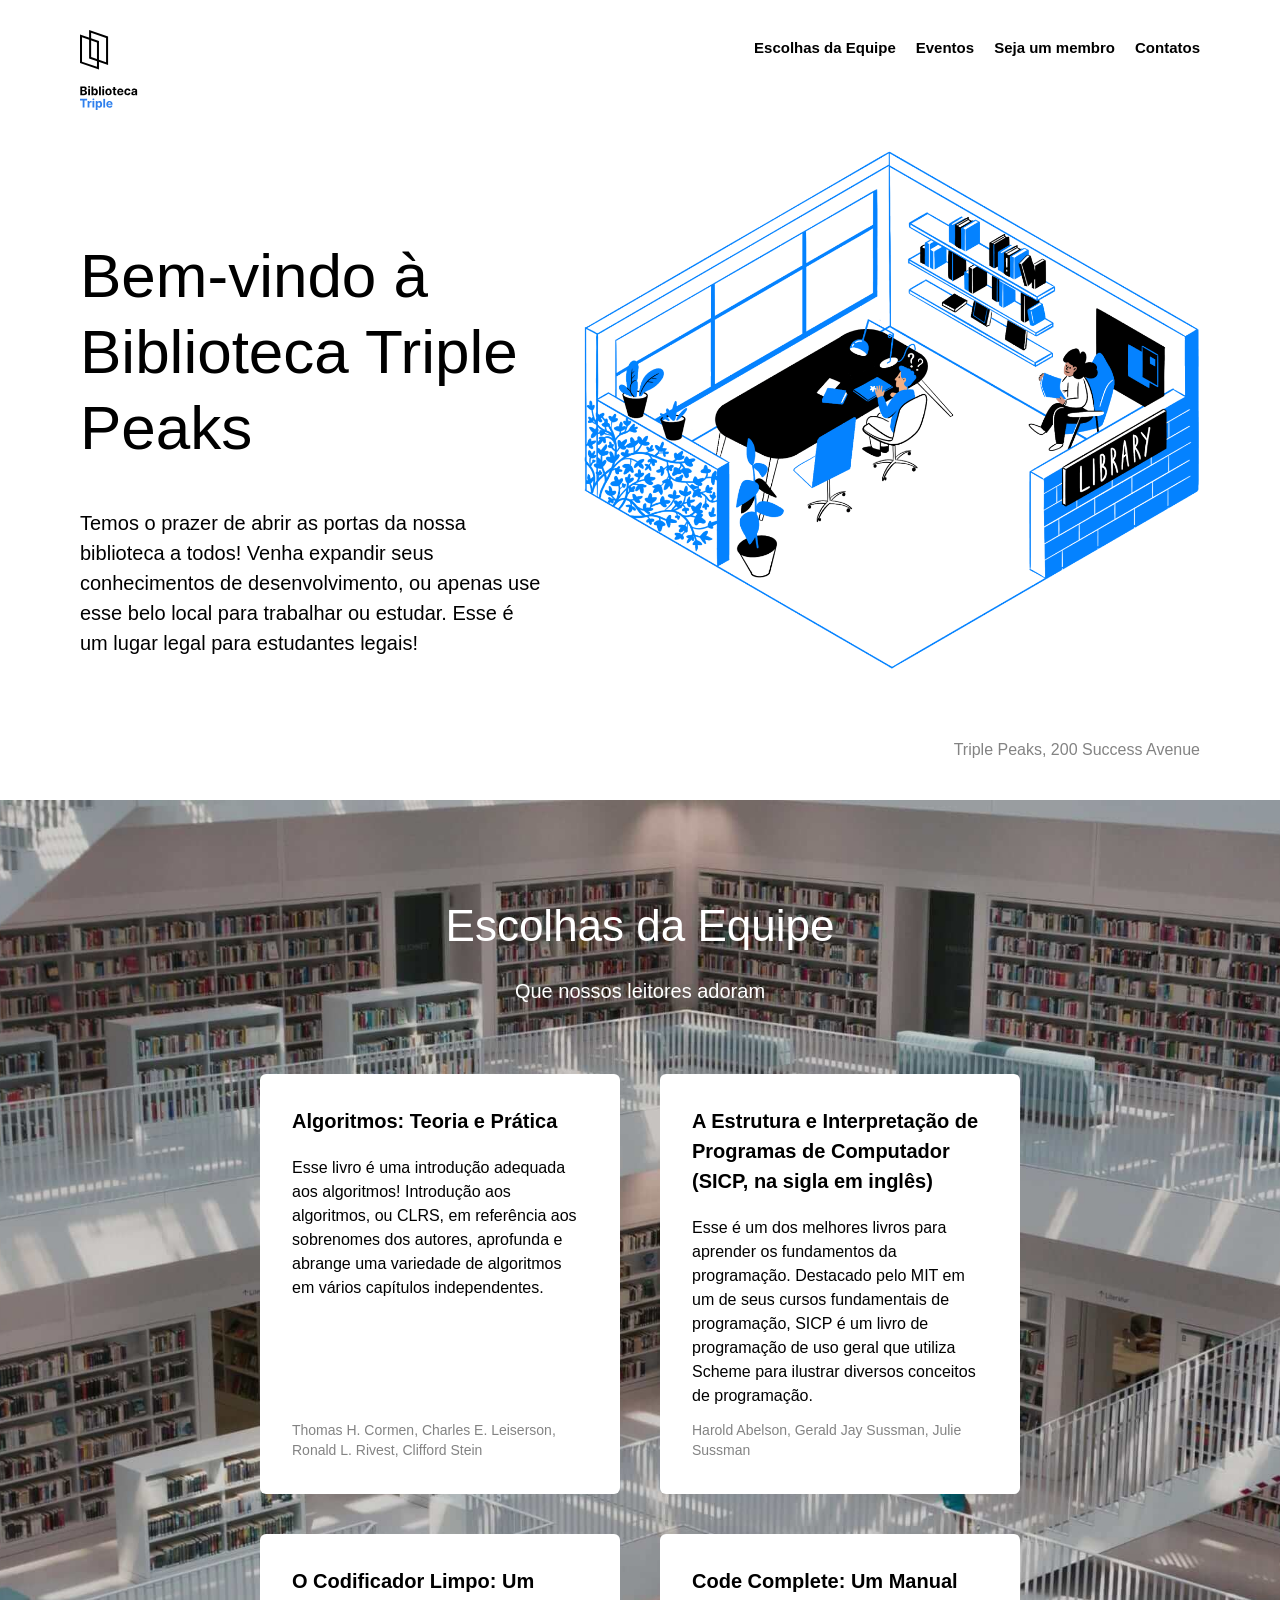
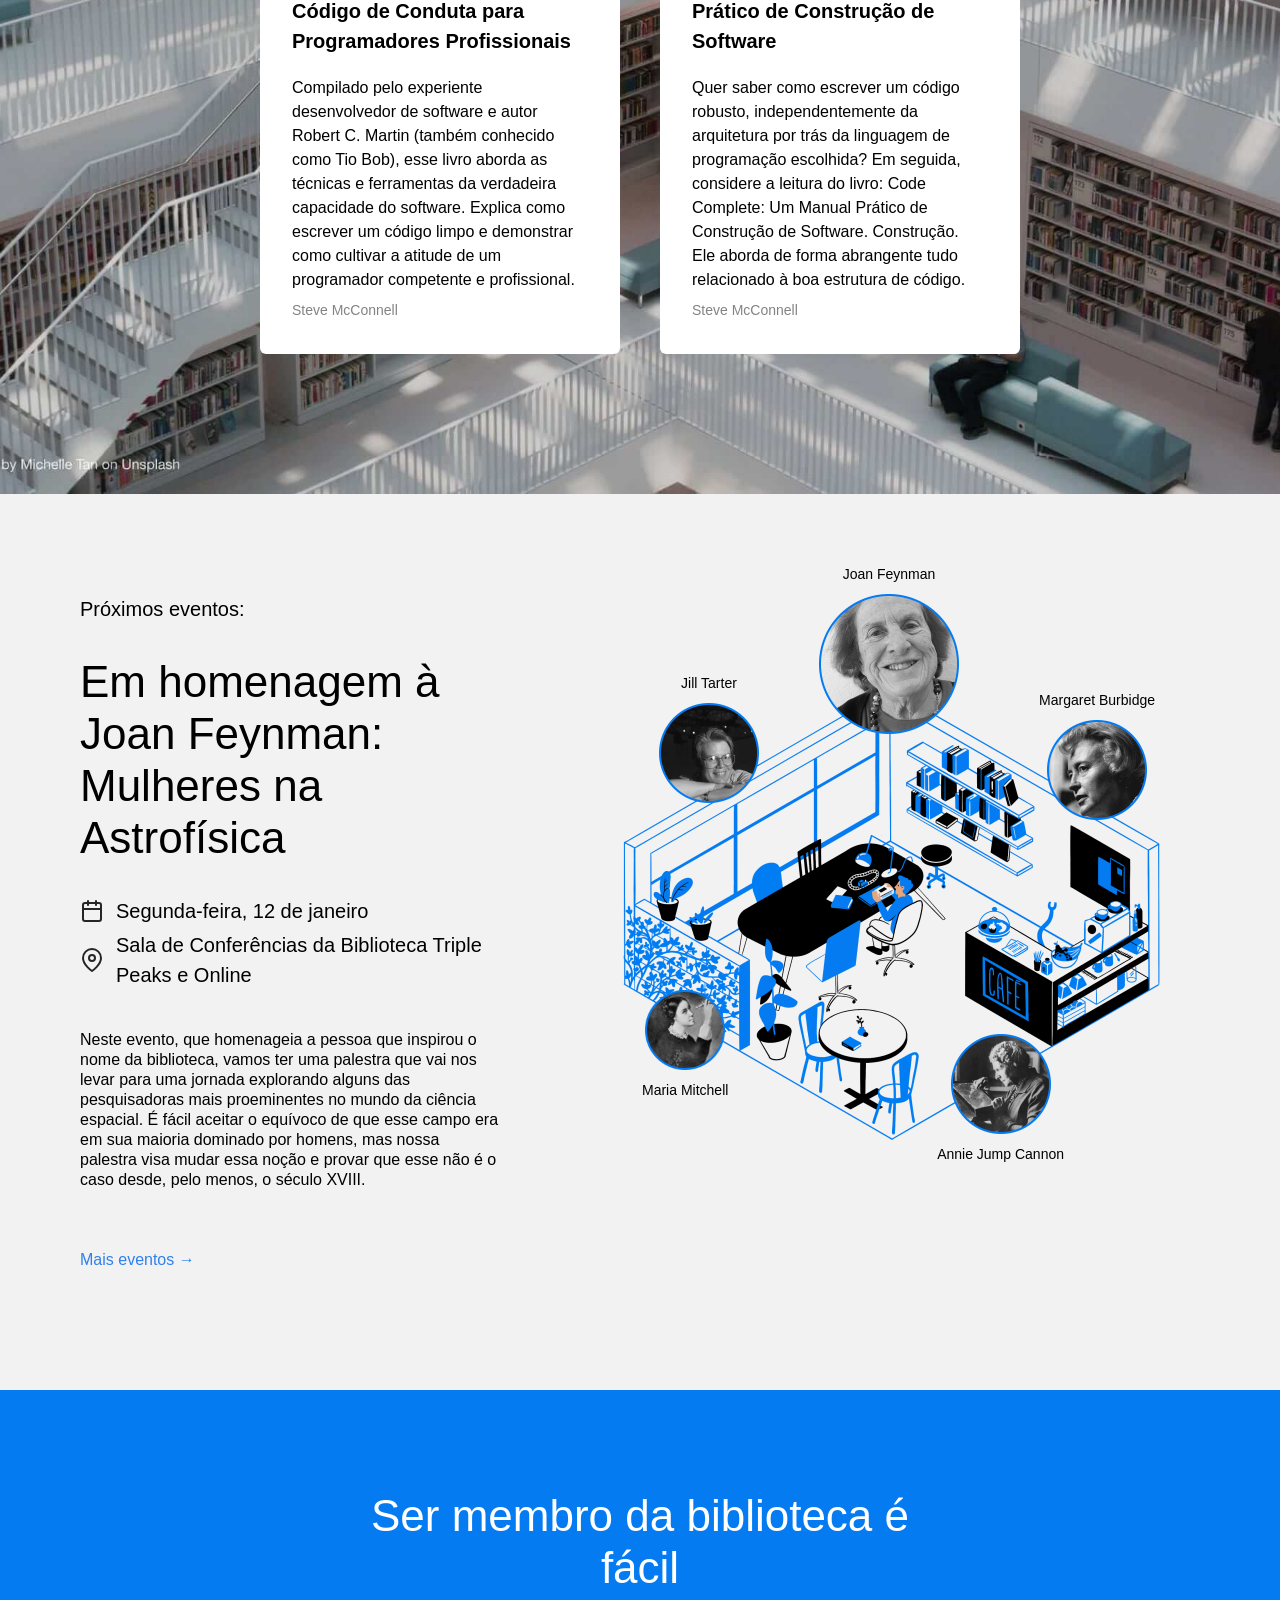
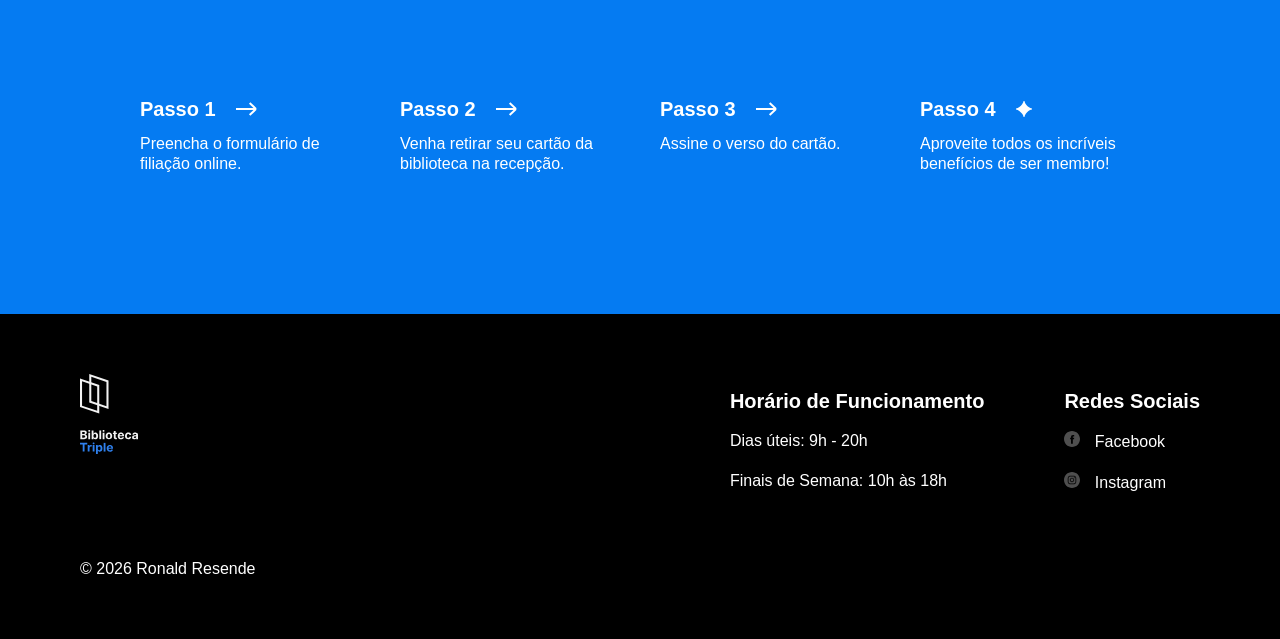
==== index.html @ 881f0d2b "Acerto-final-erros" ====
<!doctype html>
<html lang="pt">
  <head>
    <meta charset="UTF-8" />
    <meta name="viewport" content="width=device-width, initial-scale=1.0" />
    <title>Biblioteca Triple Peaks</title>
    <link rel="shortcut icon" href="favicon.ico" />
    <link rel="stylesheet" href="./vendor/normalize.css" />
    <link rel="stylesheet" href="./styles/style.css" />
  </head>

  <body>
    <div class="page">
      <header class="header">
        <nav class="nav">
          <img
            src="./images/logo.svg"
            alt="Logotipo da Biblioteca Triple Peaks"
            class="nav__logo"
          />
          <ul class="nav__links">
            <li>
              <a href="#staff" class="nav__link">Escolhas da Equipe</a>
            </li>
            <li>
              <a href="#events_do_events" class="nav__link">Eventos</a>
            </li>
            <li>
              <a href="#membro" class="nav__link">Seja um membro</a>
            </li>
            <li>
              <a href="#footer" class="nav__link">Contatos</a>
            </li>
          </ul>
        </nav>
        <div class="header__content">
          <div>
            <h1 class="header__title">Bem-vindo à Biblioteca Triple Peaks</h1>
            <p class="header__description">
              Temos o prazer de abrir as portas da nossa biblioteca a todos!
              Venha expandir seus conhecimentos de desenvolvimento, ou apenas
              use esse belo local para trabalhar ou estudar. Esse é um lugar
              legal para estudantes legais!
            </p>
          </div>
          <img
            src="./images/inside_the_library.png"
            alt="Ilustração 'Dentro da biblioteca'"
            class="header__image"
          />
        </div>
        <div class="header__footer">
          <p class="header__address">Triple Peaks, 200 Success Avenue</p>
        </div>
      </header>

      <main class="content">
        <section class="staff" id="staff">
          <h2 class="staff__title">Escolhas da Equipe</h2>
          <p class="staff__subtitle">Que nossos leitores adoram</p>
          <ul class="staff__cards">
            <li class="card">
              <div class="card__content">
                <h3 class="card__title">Algoritmos: Teoria e Prática</h3>
                <p class="card__text">
                  Esse livro é uma introdução adequada aos algoritmos!
                  Introdução aos algoritmos, ou CLRS, em referência aos
                  sobrenomes dos autores, aprofunda e abrange uma variedade de
                  algoritmos em vários capítulos independentes.
                </p>
                <p class="card__footer">
                  Thomas H. Cormen, Charles E. Leiserson, Ronald L. Rivest,
                  Clifford Stein
                </p>
              </div>
            </li>

            <li class="card">
              <div class="card__content">
                <h3 class="card__title">
                  A Estrutura e Interpretação de Programas de Computador (SICP,
                  na sigla em inglês)
                </h3>
                <p class="card__text">
                  Esse é um dos melhores livros para aprender os fundamentos da
                  programação. Destacado pelo MIT em um de seus cursos
                  fundamentais de programação, SICP é um livro de programação de
                  uso geral que utiliza Scheme para ilustrar diversos conceitos
                  de programação.
                </p>
                <p class="card__footer">
                  Harold Abelson, Gerald Jay Sussman, Julie Sussman
                </p>
              </div>
            </li>

            <li class="card">
              <div class="card__content">
                <h3 class="card__title">
                  O Codificador Limpo: Um Código de Conduta para Programadores
                  Profissionais
                </h3>
                <p class="card__text">
                  Compilado pelo experiente desenvolvedor de software e autor
                  Robert C. Martin (também conhecido como Tio Bob), esse livro
                  aborda as técnicas e ferramentas da verdadeira capacidade do
                  software. Explica como escrever um código limpo e demonstrar
                  como cultivar a atitude de um programador competente e
                  profissional.
                </p>
                <p class="card__footer">Steve McConnell</p>
              </div>
            </li>

            <li class="card">
              <div class="card__content">
                <h3 class="card__title">
                  Code Complete: Um Manual Prático de Construção de Software
                </h3>
                <p class="card__text">
                  Quer saber como escrever um código robusto, independentemente
                  da arquitetura por trás da linguagem de programação escolhida?
                  Em seguida, considere a leitura do livro: Code Complete: Um
                  Manual Prático de Construção de Software. Construção. Ele
                  aborda de forma abrangente tudo relacionado à boa estrutura de
                  código.
                </p>
                <p class="card__footer">Steve McConnell</p>
              </div>
            </li>
          </ul>
        </section>

        <section class="events" id="events_do_events">
          <div class="events__content">
            <h2 class="events__heading">Próximos eventos:</h2>
            <h3 class="events__title">
              Em homenagem à Joan Feynman: Mulheres na Astrofísica
            </h3>
            <div class="event-info events__info-section">
              <div class="event-info__item">
                <img
                  src="./images/icon_calendar.svg"
                  alt="Calendar icon"
                  class="event-info__icon"
                />
                <p class="event-info__text">Segunda-feira, 12 de janeiro</p>
              </div>
              <div class="event-info__item">
                <img
                  src="./images/icon_pin.svg"
                  alt="Pin icon"
                  class="event-info__icon"
                />
                <p class="event-info__text">
                  Sala de Conferências da Biblioteca Triple Peaks e Online
                </p>
              </div>
            </div>
            <p class="events__description">
              Neste evento, que homenageia a pessoa que inspirou o nome da
              biblioteca, vamos ter uma palestra que vai nos levar para uma
              jornada explorando alguns das pesquisadoras mais proeminentes no
              mundo da ciência espacial. É fácil aceitar o equívoco de que esse
              campo era em sua maioria dominado por homens, mas nossa palestra
              visa mudar essa noção e provar que esse não é o caso desde, pelo
              menos, o século XVIII.
            </p>
            <a href="#" class="events__more">Mais eventos &rarr;</a>
          </div>
          <div class="events__cover">
            <img src="./images/cafe.png" alt="cafe" class="events__image" />
            <div class="person person_name_feynman">
              <p class="person__caption">Joan Feynman</p>
              <img
                src="./images/person_feynman.png"
                alt="Imagem_de_Joan_Feynman"
                class="person__image person__image_size_l"
              />
            </div>
            <div class="person person_name_burbidge">
              <p class="person__caption">Margaret Burbidge</p>
              <img
                src="./images/person_burbidge.png"
                alt="Imagem_de_Margaret"
                class="person__image person__image_size_m"
              />
            </div>
            <div class="person person_name_cannon">
              <img
                src="./images/person_cannon.png"
                alt="Imagem_de_Cannon"
                class="person__image person__image_size_m"
              />
              <p class="person__caption">Annie Jump Cannon</p>
            </div>
            <div class="person person_name_mitchell">
              <img
                src="./images/person_mitchell.png"
                alt="Imagem_de_Mitchell"
                class="person__image person__image_size_s"
              />
              <p class="person__caption">Maria Mitchell</p>
            </div>
            <div class="person person_name_tarter">
              <p class="person__caption">Jill Tarter</p>
              <img
                src="./images/person_tarter.png"
                alt="Imagem_de_Tarter"
                class="person__image person__image_size_m"
              />
            </div>
          </div>
        </section>

        <section class="membership" id="membro">
          <h2 class="membership__title">Ser membro da biblioteca é fácil</h2>
          <ul class="membership__steps">
            <li class="step">
              <h3 class="step__title">
                Passo 1
                <img
                  src="./images/icon_step_forward.svg"
                  alt="icon forward"
                  class="step__icon"
                />
              </h3>
              <p class="step__description">
                Preencha o formulário de filiação online.
              </p>
            </li>
            <li class="step">
              <h3 class="step__title">
                Passo 2
                <img
                  src="./images/icon_step_forward.svg"
                  alt="icon forward"
                  class="step__icon"
                />
              </h3>
              <p class="step__description">
                Venha retirar seu cartão da biblioteca na recepção.
              </p>
            </li>
            <li class="step">
              <h3 class="step__title">
                Passo 3
                <img
                  src="./images/icon_step_forward.svg"
                  alt="icon forward"
                  class="step__icon"
                />
              </h3>
              <p class="step__description">Assine o verso do cartão.</p>
            </li>
            <li class="step">
              <h3 class="step__title">
                Passo 4
                <img
                  src="./images/icon_step_finish.svg"
                  alt="icon finish"
                  class="step__icon"
                />
              </h3>
              <p class="step__description">
                Aproveite todos os incríveis benefícios de ser membro!
              </p>
            </li>
          </ul>
        </section>
        <footer class="footer" id="footer">
          <div class="footer__columns">
            <div class="footer__column">
              <img
                src="./images/logo_white.svg"
                alt="logo_white"
                class="footer__logo"
              />
              <div class="footer__copyright">© 2026 Ronald Resende</div>
            </div>
            <div class="footer__column footer__column_content_hours">
              <h2 class="footer__column-heading">Horário de Funcionamento</h2>
              <ul class="footer__list">
                <li class="footer__list-item">Dias úteis: 9h - 20h</li>
                <li class="footer__list-item">Finais de Semana: 10h às 18h</li>
              </ul>
            </div>
            <div class="footer__column footer__column_content_social">
              <h2 class="footer__column-heading">Redes Sociais</h2>
              <ul class="footer__list">
                <li class="footer__list-item">
                  <img
                    src="./images/facebook_white.svg"
                    alt="Icon_facebook"
                    class="footer__social-icon"
                  />
                  <a href="#" class="footer__column footer__column-link"
                    >Facebook</a
                  >
                </li>
                <li class="footer__list-item">
                  <img
                    src="./images/instagram_white.svg"
                    alt="Icon_instagram"
                    class="footer__social footer__social-icon"
                  />
                  <a href="#" class="footer__column-link"> Instagram</a>
                </li>
              </ul>
            </div>
          </div>
        </footer>
      </main>
    </div>
  </body>
</html>
---- styles/style.css ----
.page {
  min-width: 1100px;
  max-width: 1600px;
  margin: 0 auto;
  font-size: 16px;
  line-height: 20px;
  font-family: "Arial", sans-serif;
}

.header {
  display: flex;
  flex-direction: column;
  height: 100vh;
  min-height: 720px;
  max-height: 800px;
  padding: 30px 80px 40px;
  position: relative;
  box-sizing: border-box;
}

.nav {
  display: flex;
  text-align: center;
  justify-content: space-between;
  height: 80px;
  width: 100%;
}

.nav__logo {
  width: 58px;
  height: 80px;
}

.nav__links {
  display: flex;
  margin-top: 8px;
  font-size: 15px;
  color: #10191e;
  list-style-type: none;
  column-gap: 20px;
  height: 20px;
  padding-left: 0;
}

.nav__link {
  color: #000000;
  text-decoration: none;
  font-weight: bold;
}

.header__content {
  display: flex;
  max-width: 100%;
  justify-content: space-between;
  gap: 20px;
}

.header__title {
  font-size: 62px;
  max-width: 635px;
  line-height: 76px;
  font-weight: 500;
  margin-top: 128px;
}

.header__description {
  font-size: 20px;
  line-height: 30px;
  max-width: 515px;
  margin-top: 32px;
}

.header__image {
  max-width: 636px;
  justify-content: flex-end;
  align-items: end;
  align-self: flex-end;
}

.header__footer {
  margin-top: auto;
  width: 100%;
  display: flex;
  align-items: center;
  justify-content: flex-end;
  box-sizing: border-box;
}

.header__address {
  margin: 0;
  color: #838383;
}

.staff {
  background-image: url("../images/staff_picks_background.jpg");
  padding: 100px 0 140px;
  background-position: center;
  background-repeat: no-repeat;
  background-size: cover;
}

.staff__title {
  text-align: center;
  font-size: 44px;
  line-height: 52px;
  font-weight: 400;
  margin: 0 0 24px;
  color: #ffffff;
}

.staff__subtitle {
  text-align: center;
  font-size: 20px;
  line-height: 30px;
  font-weight: 400;
  color: #ffffff;
}

.staff__cards {
  max-width: 760px;
  display: flex;
  justify-content: center;
  flex-wrap: wrap;
  gap: 40px;
  margin: 68px auto 0;
  padding-left: 0;
  list-style-type: none;
}

.card {
  background-color: #fff;
  border-radius: 6px;
  padding: 32px 40px 20px 32px;
  text-align: start;
  box-sizing: border-box;
  height: 420px;
  width: 360px;
}

.card__content {
  width: 100%;
  height: 100%;
  display: flex;
  flex-direction: column;
}

.card__title {
  font-size: 20px;
  line-height: 30px;
  font-weight: 700;
  margin: 0;
  text-align: start;
}

.card__text {
  margin: 20px 0 0;
  font-size: 16px;
  line-height: 24px;
}

.card__footer {
  font-size: 14px;
  line-height: 20px;
  color: #838383;
  margin-top: auto;
}

.events {
  padding: 100px 0 120px 80px;
  display: flex;
  align-items: start;
  justify-content: space-between;
  box-sizing: border-box;
  background-color: #f2f2f2;
}

.events__content {
  flex-basis: 580px;
}

.events__heading {
  font-size: 20px;
  font-weight: 500;
  line-height: 30px;
  margin: 0;
}

.events__title {
  font-size: 44px;
  font-weight: 500;
  line-height: 52px;
  margin: 32px 0 0;
}

.events__info-section {
  margin-top: 32px;
}

.event-info__item {
  display: flex;
  align-items: center;
  margin-bottom: 4px;
  font-weight: 500;
}

.event-info__icon {
  background-repeat: no-repeat;
  background-position: center;
  margin-right: 12px;
  width: 24px;
  height: 24px;
}

.event-info__text {
  font-size: 20px;
  font-weight: 500;
  line-height: 30px;
  margin: 0;
}

.events__description {
  margin: 40px 0 60px;
}

.events__more {
  color: #2f80ed;
  text-decoration: none;
}

.events__cover {
  flex-grow: 1;
  flex-shrink: 0;
  flex-basis: 780px;
  max-width: 780px;
  position: relative;
}

.events__image {
  max-width: 100%;
}

.person {
  position: absolute;
  display: flex;
  align-items: center;
  flex-direction: column;
  gap: 10px;
}

.person_name_feynman {
  top: -30px;
  left: 319px;
}

.person_name_burbidge {
  top: 96px;
  right: 125px;
}

.person_name_cannon {
  bottom: 18px;
  right: 216px;
}

.person_name_mitchell {
  bottom: 82px;
  left: 142px;
}

.person_name_tarter {
  top: 79px;
  left: 159px;
}

.person__image {
  max-width: 100%;
}

.person__image_size_l {
  width: 140px;
}

.person__image_size_m {
  width: 100px;
}

.person__image_size_s {
  width: 80px;
}

.person__caption {
  text-align: center;
  font-size: 14px;
  margin: 0;
}

.membership {
  padding: 100px 0 140px;
  background-color: #057bf2;
  color: #ffffff;
}

.membership__title {
  max-width: 574px;
  margin: 0 auto;
  text-align: center;
  font-size: 44px;
  font-weight: 500;
  line-height: 52px;
}

.membership__steps {
  list-style-type: none;
  padding: 0;
  margin: 100px 0 0;
  display: flex;
  gap: 40px;
  justify-content: center;
  align-items: flex-start;
  flex-wrap: wrap;
}

.step {
  max-width: 220px;
  flex-basis: 220px;
}

.step__title {
  margin: 0;
  font-size: 20px;
  line-height: 30px;
  font-weight: 700;
  display: flex;
  align-items: center;
}

.step__icon {
  margin-left: 20px;
}

.step__description {
  margin: 10px 0 0;
}

.footer {
  box-sizing: border-box;
  background-color: #000000;
}

.footer__columns {
  color: #fff;
  display: flex;
  padding: 60px 80px;
  font-size: 16px;
}

.footer__column_content_hours {
  margin-left: auto;
}

.footer__column_content_social {
  margin-left: 80px;
}

.footer__logo {
  width: 58px;
  height: 80px;
}

.footer__column-heading {
  font-size: 20px;
  margin-bottom: 20px;
  text-transform: none;
}

.footer__list {
  list-style-type: none;
  padding: 0;
  margin: 0;
}

.footer__list-item {
  margin-top: 20px;
  margin-bottom: 16px;
  text-decoration: none;
}

.footer__column-link {
  color: #fff;
  text-decoration: none;
}

.footer__social-icon {
  font-size: 16px;
  margin-right: 10px;
}

.footer__copyright {
  color: #fff;
  margin-top: 100px;
}
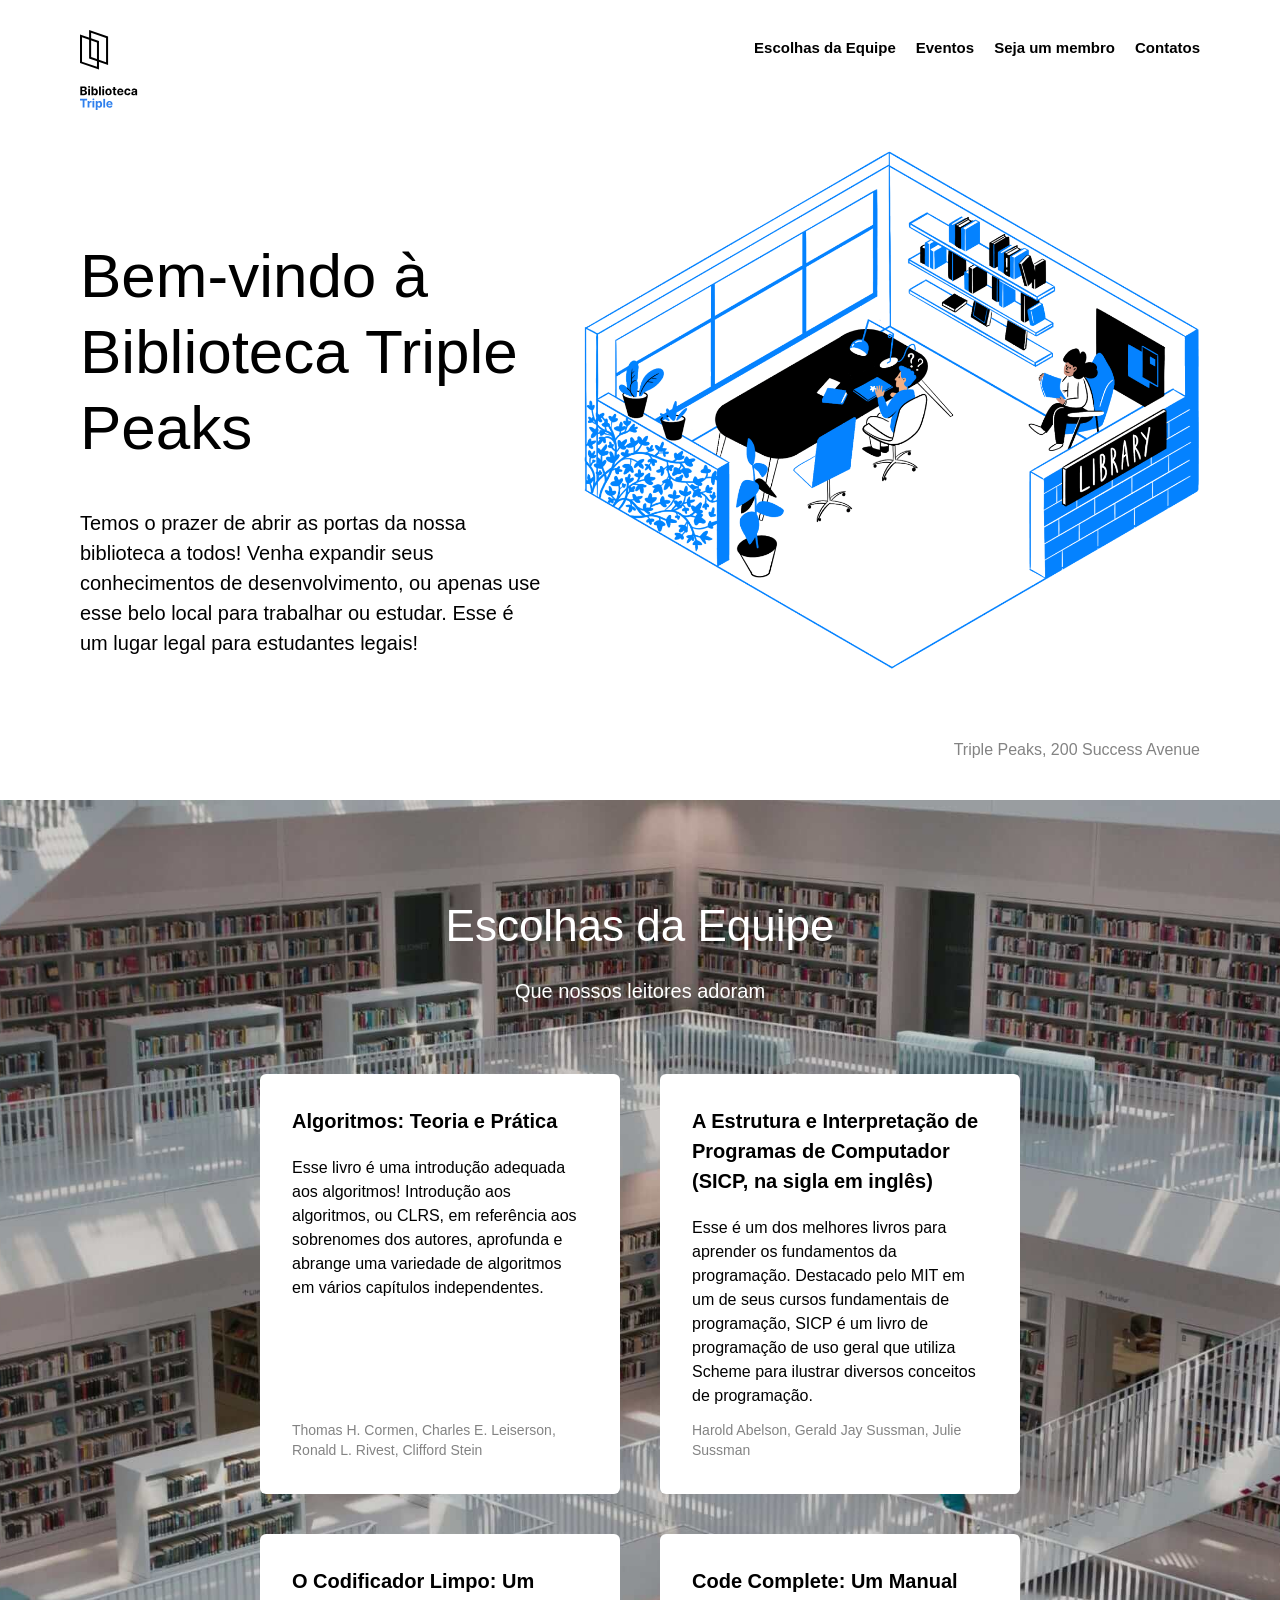
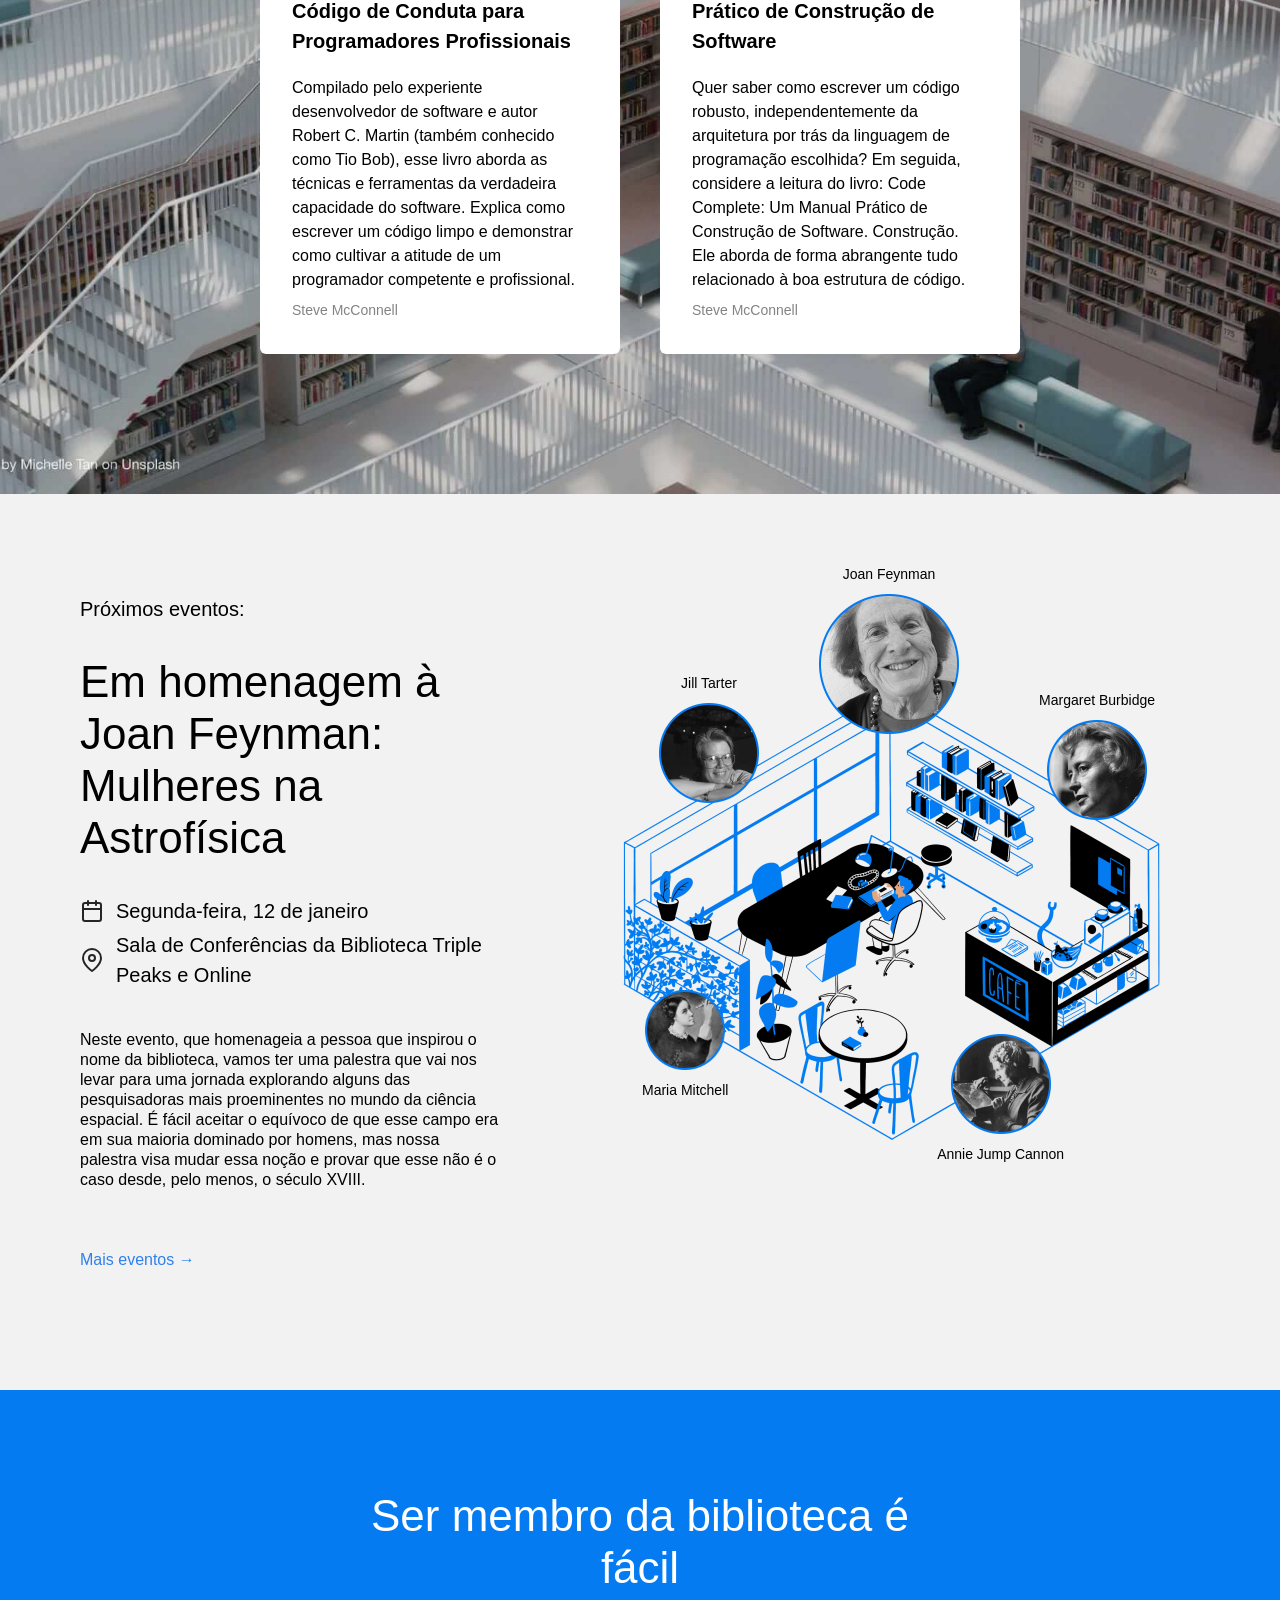
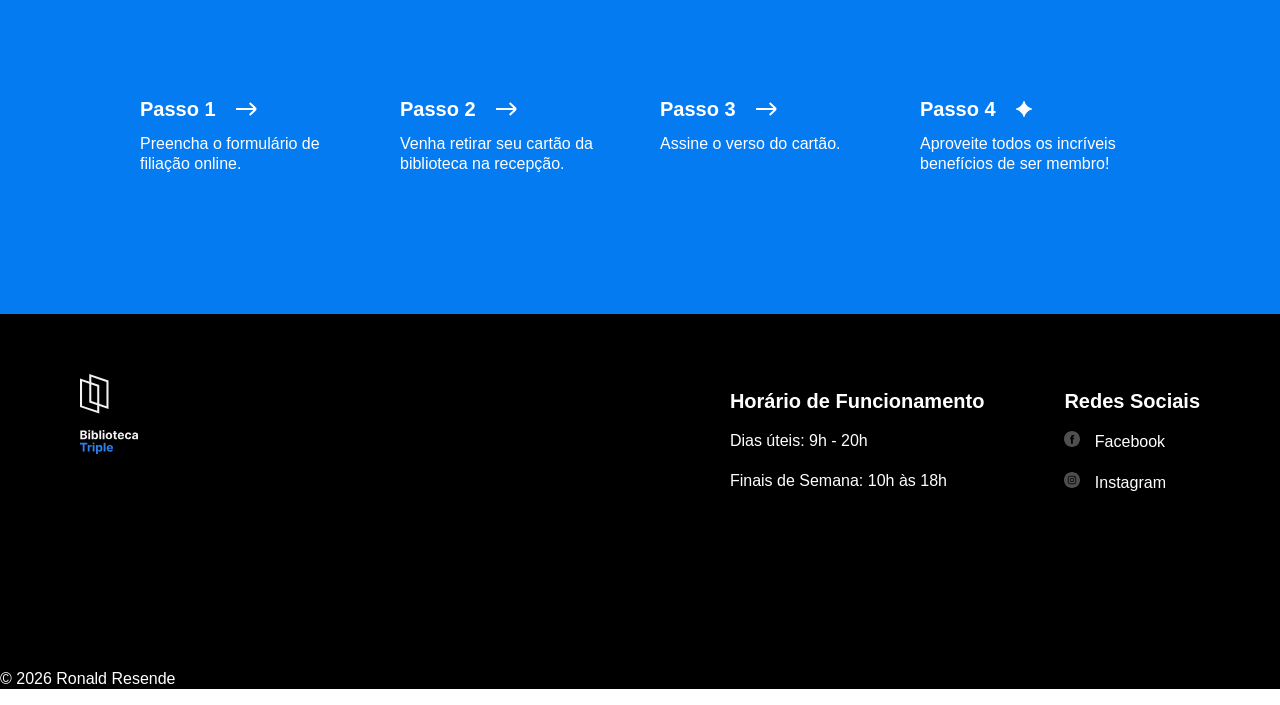
==== commit af15c2b8: "footer-erro" ====
--- a/index.html
+++ b/index.html
@@ -23,7 +23,7 @@
               <a href="#staff" class="nav__link">Escolhas da Equipe</a>
             </li>
             <li>
-              <a href="#events_do_events" class="nav__link">Eventos</a>
+              <a href="#events" class="nav__link">Eventos</a>
             </li>
             <li>
               <a href="#membro" class="nav__link">Seja um membro</a>
@@ -131,7 +131,7 @@
           </ul>
         </section>
 
-        <section class="events" id="events_do_events">
+        <section class="events" id="events">
           <div class="events__content">
             <h2 class="events__heading">Próximos eventos:</h2>
             <h3 class="events__title">
@@ -212,7 +212,6 @@
             </div>
           </div>
         </section>
-
         <section class="membership" id="membro">
           <h2 class="membership__title">Ser membro da biblioteca é fácil</h2>
           <ul class="membership__steps">
@@ -268,49 +267,51 @@
             </li>
           </ul>
         </section>
-        <footer class="footer" id="footer">
-          <div class="footer__columns">
-            <div class="footer__column">
-              <img
-                src="./images/logo_white.svg"
-                alt="logo_white"
-                class="footer__logo"
-              />
-              <div class="footer__copyright">© 2026 Ronald Resende</div>
-            </div>
-            <div class="footer__column footer__column_content_hours">
-              <h2 class="footer__column-heading">Horário de Funcionamento</h2>
-              <ul class="footer__list">
-                <li class="footer__list-item">Dias úteis: 9h - 20h</li>
-                <li class="footer__list-item">Finais de Semana: 10h às 18h</li>
-              </ul>
-            </div>
-            <div class="footer__column footer__column_content_social">
-              <h2 class="footer__column-heading">Redes Sociais</h2>
-              <ul class="footer__list">
-                <li class="footer__list-item">
-                  <img
-                    src="./images/facebook_white.svg"
-                    alt="Icon_facebook"
-                    class="footer__social-icon"
-                  />
-                  <a href="#" class="footer__column footer__column-link"
-                    >Facebook</a
-                  >
-                </li>
-                <li class="footer__list-item">
-                  <img
-                    src="./images/instagram_white.svg"
-                    alt="Icon_instagram"
-                    class="footer__social footer__social-icon"
-                  />
-                  <a href="#" class="footer__column-link"> Instagram</a>
-                </li>
-              </ul>
-            </div>
-          </div>
-        </footer>
       </main>
+      <footer class="footer" id="footer">
+        <div class="footer__columns">
+          <div class="footer__column">
+            <img
+              src="./images/logo_white.svg"
+              alt="logo_white"
+              class="footer__logo"
+            />
+          </div>
+          <div class="footer__column footer__column_content_hours">
+            <h2 class="footer__column-heading">Horário de Funcionamento</h2>
+            <ul class="footer__list">
+              <li class="footer__list-item">Dias úteis: 9h - 20h</li>
+              <li class="footer__list-item">Finais de Semana: 10h às 18h</li>
+            </ul>
+          </div>
+          <div class="footer__column footer__column_content_social">
+            <h2 class="footer__column-heading">Redes Sociais</h2>
+            <ul class="footer__list">
+              <li class="footer__list-item">
+                <img
+                  src="./images/facebook_white.svg"
+                  alt="Icon_facebook"
+                  class="footer__social-icon"
+                />
+                <a href="#" class="footer__column footer__column-link"
+                  >Facebook</a
+                >
+              </li>
+              <li class="footer__list-item">
+                <img
+                  src="./images/instagram_white.svg"
+                  alt="Icon_instagram"
+                  class="footer__social footer__social-icon"
+                />
+                <a href="#" class="footer__column footer__column-link">
+                  Instagram</a
+                >
+              </li>
+            </ul>
+          </div>
+        </div>
+        <p class="footer__copyright">© 2026 Ronald Resende</p>
+      </footer>
     </div>
   </body>
 </html>
